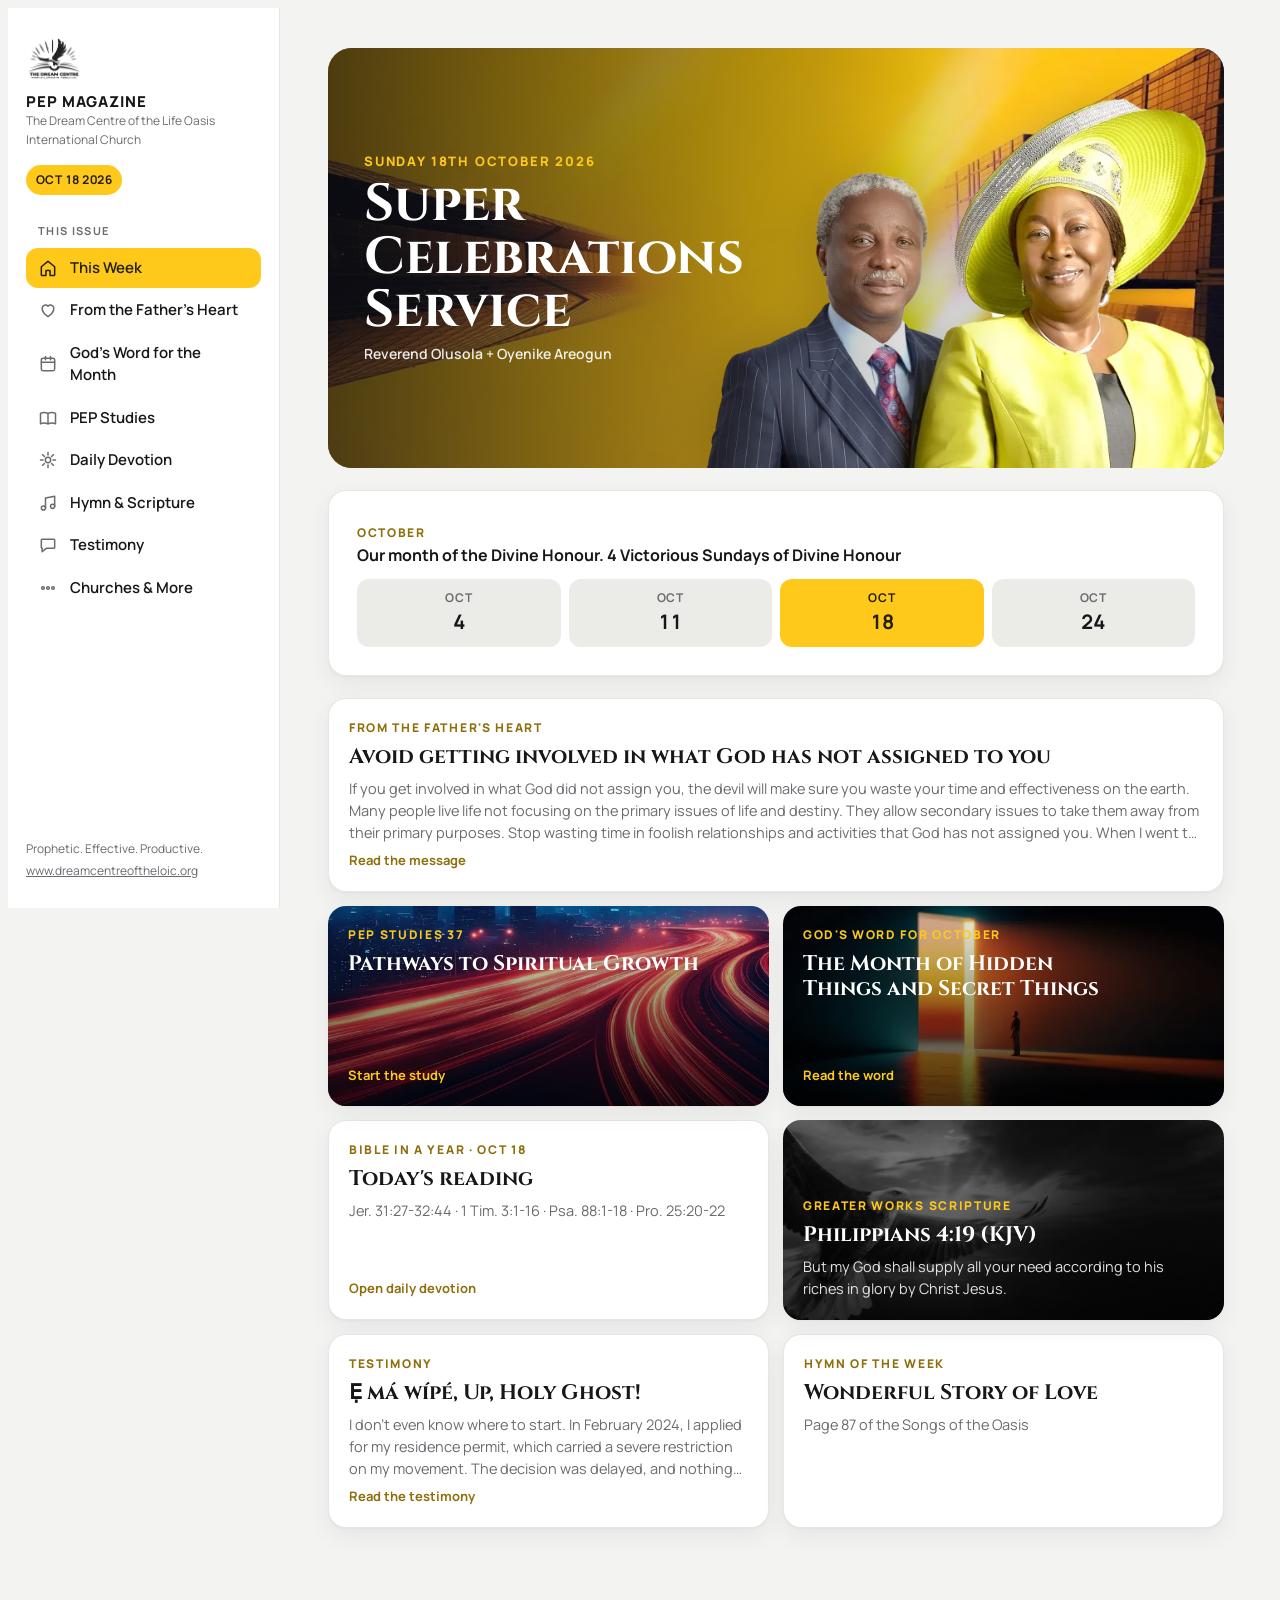
==== index.html @ 32719b83 "Add files via upload" ====
<!doctype html>
<html lang="en">
<head>
<meta charset="utf-8">
<meta name="viewport" content="width=device-width,initial-scale=1,viewport-fit=cover">
<meta name="theme-color" content="#0e0e10">
<link rel="manifest" href="manifest.webmanifest">
<title>PEP Magazine</title>
</head>
<body>

<meta name="claude:viewport-fit-sides" content="cover">
<link rel="preconnect" href="https://fonts.googleapis.com">
<link rel="preconnect" href="https://fonts.gstatic.com" crossorigin>
<link rel="stylesheet" href="https://fonts.googleapis.com/css2?family=Cinzel:wght@500;700&family=Manrope:wght@400;500;600;700;800&family=Source+Serif+4:ital,opsz,wght@0,8..60,400;0,8..60,600;1,8..60,400&display=swap">
<style>
/* Layout: an iOS-style reader. Sidebar + single reading column on desktop, sticky header + bottom tab bar on phones.
   The weekly accent comes from the issue data (picked from that week's background image). */
:root{
  --accent:#fec91b;            /* overwritten per issue */
  --accent-text:var(--accent-text-light,#8a6a00); /* accent darkened for text on light surfaces */
  --on-accent:#1a1406;         /* readable ink on top of accent */
  --bg:#f3f3f1;
  --surface:#ffffff;
  --surface-2:#ebebe8;
  --fg:#17171a;
  --muted:#6a6a70;
  --line:rgba(20,20,30,.10);
  --scrim:rgba(10,10,14,.62);
  --shadow:0 1px 2px rgba(0,0,0,.04),0 8px 24px rgba(0,0,0,.06);
  --font-display:"Cinzel","Trajan Pro",Georgia,serif;
  --font-read:"Source Serif 4",Georgia,"Times New Roman",serif;
  --font-ui:"Manrope",system-ui,-apple-system,"Segoe UI",sans-serif;
  --radius:18px;
  --tabbar-h:64px;
}
@media (prefers-color-scheme: dark){:root:not([data-theme="light"]){
  --bg:#0e0e10;--surface:#1b1b1f;--surface-2:#26262b;--fg:#f2f1ee;--muted:#a2a2a9;--line:rgba(255,255,255,.10);
  --accent-text:var(--accent-text-dark,#ffd95e);--shadow:none;color-scheme:dark}}
:root[data-theme="dark"]{
  --bg:#0e0e10;--surface:#1b1b1f;--surface-2:#26262b;--fg:#f2f1ee;--muted:#a2a2a9;--line:rgba(255,255,255,.10);
  --accent-text:var(--accent-text-dark,#ffd95e);--shadow:none;color-scheme:dark}

*{box-sizing:border-box}
html,body{background:var(--bg)}
body{color:var(--fg);font-family:var(--font-ui);font-size:16px;line-height:1.5;-webkit-font-smoothing:antialiased}
a{color:inherit}
button{font:inherit;color:inherit}
:focus-visible{outline:2px solid var(--accent-text);outline-offset:2px;border-radius:6px}
h1,h2,h3{text-wrap:balance;margin:0}
p{margin:0}

/* ---------- shell ---------- */
.shell{display:grid;grid-template-columns:1fr;min-height:100%}
.side{display:none}
.top{position:sticky;top:env(safe-area-inset-top,0px);z-index:20;background:color-mix(in srgb,var(--bg) 82%,transparent);
  backdrop-filter:saturate(1.6) blur(18px);-webkit-backdrop-filter:saturate(1.6) blur(18px);border-bottom:1px solid var(--line);
  padding-left:max(16px,env(safe-area-inset-left,0px));padding-right:max(16px,env(safe-area-inset-right,0px));padding-block:10px;
  display:flex;align-items:center;gap:12px}
body::before{content:"";position:fixed;inset:0 0 auto;height:env(safe-area-inset-top,0px);z-index:30;background:var(--bg)}
.brand{display:flex;align-items:center;gap:10px;min-width:0;text-decoration:none}
.logo{width:34px;height:27px;flex:none;background:var(--fg);-webkit-mask:var(--logo) center/contain no-repeat;mask:var(--logo) center/contain no-repeat}
.brand-txt{min-width:0;line-height:1.15}
.brand-name{font-weight:800;font-size:14px;letter-spacing:.06em;text-transform:uppercase;white-space:nowrap}
.brand-sub{font-size:12px;color:var(--muted);white-space:nowrap;overflow:hidden;text-overflow:ellipsis}
.top .date-chip{margin-left:auto}
.date-chip{font-size:12px;font-weight:700;letter-spacing:.04em;padding:6px 10px;border-radius:99px;background:var(--accent);color:var(--on-accent);white-space:nowrap;font-variant-numeric:tabular-nums}

main{padding-left:max(16px,env(safe-area-inset-left,0px));padding-right:max(16px,env(safe-area-inset-right,0px));
  padding-block:20px calc(var(--tabbar-h) + 32px + env(safe-area-inset-bottom,0px));min-width:0}
.view{max-width:760px;margin:0 auto;display:flex;flex-direction:column;gap:22px}
.view.wide{max-width:980px}

.tabbar{position:fixed;left:0;right:0;bottom:0;z-index:20;display:grid;grid-template-columns:repeat(5,1fr);
  padding-bottom:env(safe-area-inset-bottom,0px);padding-left:max(8px,env(safe-area-inset-left,0px));padding-right:max(8px,env(safe-area-inset-right,0px));
  background:color-mix(in srgb,var(--surface) 86%,transparent);backdrop-filter:saturate(1.6) blur(18px);-webkit-backdrop-filter:saturate(1.6) blur(18px);border-top:1px solid var(--line)}
.tab{display:flex;flex-direction:column;align-items:center;justify-content:center;gap:3px;height:var(--tabbar-h);text-decoration:none;color:var(--muted);font-size:11px;font-weight:600}
.tab svg{width:24px;height:24px}
.tab[aria-current="page"]{color:var(--fg)}
.tab[aria-current="page"] .ico{background:var(--accent);color:var(--on-accent)}
.ico{display:grid;place-items:center;width:44px;height:28px;border-radius:99px;transition:background .2s}

@media (min-width:900px){
  .shell{grid-template-columns:272px 1fr}
  .top,.tabbar{display:none}
  body::before{display:none}
  .side{display:flex;flex-direction:column;gap:18px;position:sticky;top:0;height:100vh;overflow:auto;
    padding:28px 18px;border-right:1px solid var(--line);background:var(--surface)}
  .side .logo{width:56px;height:44px}
  .side .brand{flex-direction:column;align-items:flex-start;gap:12px}
  .side .brand-name{font-size:15px}
  .side .brand-sub{white-space:normal}
  .side .date-chip{align-self:flex-start}
  main{padding-block:40px 64px;padding-left:48px;padding-right:48px}
}
.nav-group{display:flex;flex-direction:column;gap:2px}
.nav-label{font-size:11px;font-weight:700;letter-spacing:.12em;text-transform:uppercase;color:var(--muted);padding:10px 12px 6px}
.nav-link{display:flex;align-items:center;gap:12px;padding:9px 12px;border-radius:12px;text-decoration:none;font-weight:600;font-size:15px}
.nav-link svg{width:20px;height:20px;color:var(--muted);flex:none}
.nav-link:hover{background:var(--surface-2)}
.nav-link[aria-current="page"]{background:var(--accent);color:var(--on-accent)}
.nav-link[aria-current="page"] svg{color:var(--on-accent)}
.side-foot{margin-top:auto;font-size:12px;color:var(--muted);display:flex;flex-direction:column;gap:4px}

/* ---------- shared pieces ---------- */
.eyebrow{font-size:12px;font-weight:800;letter-spacing:.14em;text-transform:uppercase;color:var(--accent-text)}
.page-head{display:flex;flex-direction:column;gap:8px}
.page-title{font-family:var(--font-display);font-weight:700;font-size:clamp(28px,6vw,42px);line-height:1.08;letter-spacing:.01em}
.page-sub{color:var(--muted);font-size:15px}
.card{background:var(--surface);border-radius:var(--radius);box-shadow:var(--shadow);border:1px solid var(--line)}
.pad{padding:20px}
@media (min-width:600px){.pad{padding:28px}}
.read{font-family:var(--font-read);font-size:18.5px;line-height:1.68;display:flex;flex-direction:column;gap:1em;max-width:66ch}
.read .lead{font-size:21px;line-height:1.55}
.read .lead::first-letter{font-family:var(--font-display);font-weight:700;float:left;font-size:3.3em;line-height:.82;padding:6px 10px 0 0;color:var(--accent-text)}
.read h3{font-family:var(--font-ui);font-size:13px;font-weight:800;letter-spacing:.12em;text-transform:uppercase;margin-top:.6em;color:var(--fg)}
.read ol{margin:0;padding-left:1.3em;display:flex;flex-direction:column;gap:.3em}
.scripture{border-radius:14px;background:var(--surface-2);padding:16px 18px;font-style:italic}
.scripture cite{display:block;font-style:normal;font-family:var(--font-ui);font-size:13px;font-weight:800;letter-spacing:.06em;margin-top:8px;color:var(--accent-text)}
.callout{font-family:var(--font-ui);font-weight:800;font-size:17px;line-height:1.45;padding:16px 18px;border-radius:14px;background:var(--accent);color:var(--on-accent)}
.sig{font-family:var(--font-read);font-style:italic;white-space:pre-line;color:var(--muted)}
.img-cover{width:100%;height:100%;object-fit:cover;display:block}
.btn{display:inline-flex;align-items:center;gap:8px;padding:11px 16px;border-radius:12px;background:var(--fg);color:var(--bg);text-decoration:none;font-weight:700;font-size:14px;border:0;cursor:pointer}
.btn.ghost{background:var(--surface-2);color:var(--fg)}
.row{display:flex;flex-wrap:wrap;gap:10px;align-items:center}

/* ---------- today / cover ---------- */
.hero{position:relative;overflow:hidden;border-radius:24px;min-height:340px;display:flex;align-items:flex-end;isolation:isolate;background:#222}
.hero .bg{position:absolute;inset:0;z-index:-2}
.hero .pastors{position:absolute;right:50%;transform:translateX(50%);bottom:150px;height:56%;max-width:70%;object-fit:contain;object-position:bottom right;z-index:-1;filter:drop-shadow(0 10px 30px rgba(0,0,0,.25))}
.hero::after{content:"";position:absolute;inset:0;z-index:-1;background:linear-gradient(180deg,transparent 45%,rgba(8,8,10,.92) 72%,rgba(8,8,10,.96) 100%)}
.hero{min-height:460px}
.hero-txt{padding:22px;color:#fff;display:flex;flex-direction:column;gap:6px;max-width:100%}
.hero-date{font-size:13px;font-weight:800;letter-spacing:.14em;text-transform:uppercase;color:var(--accent)}
.hero-title{font-family:var(--font-display);font-weight:700;font-size:clamp(30px,7vw,52px);line-height:1.02}
.hero-who{font-size:14px;font-weight:600;opacity:.9}
@media (min-width:600px){.hero{min-height:420px}.hero .pastors{right:-2%;transform:none;bottom:0;height:88%}.hero::after{background:linear-gradient(90deg,rgba(8,8,10,.72) 0%,rgba(8,8,10,.25) 55%,transparent 75%)}.hero-txt{padding:36px;max-width:58%;align-self:center}}

.month-strip{display:flex;flex-direction:column;gap:12px}
.month-strip .t{font-weight:700}
.sundays{display:grid;grid-template-columns:repeat(4,1fr);gap:8px}
.sun{border-radius:12px;padding:10px 8px;text-align:center;background:var(--surface-2);font-size:12px;font-weight:700;letter-spacing:.06em;color:var(--muted);font-variant-numeric:tabular-nums}
.sun b{display:block;font-size:20px;color:var(--fg);letter-spacing:0}
.sun.now{background:var(--accent);color:var(--on-accent)}
.sun.now b{color:var(--on-accent)}

.grid{display:grid;grid-template-columns:1fr;gap:14px}
@media (min-width:640px){.grid{grid-template-columns:1fr 1fr}}
.tile{display:flex;flex-direction:column;gap:8px;text-decoration:none;padding:20px;min-width:0;transition:transform .15s}
.tile:hover{transform:translateY(-2px)}
.tile h3{font-family:var(--font-display);font-size:21px;line-height:1.2}
.tile p{color:var(--muted);font-size:14.5px;display:-webkit-box;-webkit-line-clamp:3;-webkit-box-orient:vertical;overflow:hidden}
.tile .more{margin-top:auto;font-size:13px;font-weight:700;color:var(--accent-text)}
.tile.span{grid-column:1/-1}
.tile.img{position:relative;overflow:hidden;color:#fff;min-height:200px;justify-content:flex-end;isolation:isolate;border:0}
.tile.img img{position:absolute;inset:0;z-index:-2}
.tile.img::after{content:"";position:absolute;inset:0;z-index:-1;background:linear-gradient(180deg,rgba(0,0,0,.05),rgba(0,0,0,.72))}
.tile.img p{color:rgba(255,255,255,.88)}
.tile.img .eyebrow,.tile.img .more{color:var(--accent)}

/* ---------- heart ---------- */
.pull{display:grid;grid-template-columns:auto 1fr;gap:16px;align-items:end;overflow:hidden;padding:20px 20px 0}
.pull img{width:96px;align-self:end;display:block}
.pull q{font-family:var(--font-display);font-weight:700;font-size:19px;line-height:1.35;quotes:none;padding-bottom:20px;align-self:center}
.side-by{display:grid;grid-template-columns:1fr;gap:14px}
@media (min-width:640px){.side-by{grid-template-columns:1fr 1fr}}
.feature{display:flex;gap:16px;align-items:center;padding:18px;min-width:0}
.feature img{width:92px;border-radius:8px;flex:none;box-shadow:0 6px 18px rgba(0,0,0,.18)}
.feature h3{font-family:var(--font-display);font-size:17px;line-height:1.25}
.feature p{font-size:13.5px;color:var(--muted)}

/* ---------- study / month banners ---------- */
.banner{position:relative;border-radius:22px;overflow:hidden;min-height:220px;display:flex;align-items:flex-end;isolation:isolate;color:#fff}
.banner>img{position:absolute;inset:0;z-index:-2}
.banner::after{content:"";position:absolute;inset:0;z-index:-1;background:linear-gradient(180deg,rgba(0,0,0,.1),rgba(0,0,0,.75))}
.banner .in{padding:22px;display:flex;flex-direction:column;gap:6px}
.banner .page-title{color:#fff}
.banner .eyebrow{color:var(--accent)}
.study-no{display:inline-grid;place-items:center;width:52px;height:52px;border-radius:50%;background:#fff;color:#111;font-weight:800;font-size:20px;font-variant-numeric:tabular-nums}
.month-wrap{display:grid;grid-template-columns:1fr;gap:20px}
.month-portrait{display:none}
@media (min-width:1100px){.month-wrap{grid-template-columns:220px 1fr}.month-portrait{display:block;position:sticky;top:40px;align-self:start}.month-portrait img{width:100%;border-radius:18px;background:var(--surface-2)}}

/* ---------- daily ---------- */
.days{display:flex;gap:8px;overflow-x:auto;padding-bottom:4px;scrollbar-width:none}
.days::-webkit-scrollbar{display:none}
.day{flex:none;width:58px;padding:10px 0;border-radius:14px;border:1px solid var(--line);background:var(--surface);text-align:center;cursor:pointer;font-variant-numeric:tabular-nums}
.day small{display:block;font-size:11px;font-weight:700;letter-spacing:.08em;text-transform:uppercase;color:var(--muted)}
.day b{font-size:20px}
.day[aria-pressed="true"]{background:var(--accent);color:var(--on-accent);border-color:transparent}
.day[aria-pressed="true"] small{color:var(--on-accent)}
.readings{display:grid;grid-template-columns:1fr 1fr;gap:10px}
.reading{background:var(--surface-2);border-radius:12px;padding:12px 14px;font-weight:700;font-variant-numeric:tabular-nums;min-width:0}
.reading small{display:block;font-size:11px;font-weight:700;letter-spacing:.08em;text-transform:uppercase;color:var(--muted)}
.today-tag{font-size:11px;font-weight:800;letter-spacing:.08em;text-transform:uppercase;background:var(--fg);color:var(--bg);padding:3px 8px;border-radius:99px}
.vocab{list-style:none;margin:0;padding:0;display:flex;flex-direction:column}
.vocab li{padding:12px 0;border-top:1px solid var(--line);font-weight:600;display:flex;gap:12px}
.vocab li:first-child{border-top:0}
.vocab li::before{content:"";flex:none;width:8px;height:8px;border-radius:50%;background:var(--accent);margin-top:9px}
.words{display:grid;grid-template-columns:1fr 1fr;gap:10px}
.word{border-radius:14px;padding:16px 12px;text-align:center;font-weight:800;font-size:14px;letter-spacing:.05em;text-transform:uppercase;background:var(--fg);color:var(--bg);display:grid;place-items:center;min-height:72px}
@media (min-width:640px){.words{grid-template-columns:repeat(3,1fr)}}

/* ---------- worship ---------- */
.gw{position:relative;overflow:hidden;border-radius:22px;isolation:isolate;color:#fff;background:#111}
.gw img{position:absolute;inset:0;z-index:-2;opacity:.85}
.gw::after{content:"";position:absolute;inset:0;z-index:-1;background:linear-gradient(90deg,rgba(0,0,0,.2),rgba(0,0,0,.8))}
.gw .in{padding:26px;display:flex;flex-direction:column;gap:10px;align-items:flex-end;text-align:right;min-height:240px;justify-content:flex-end}
.gw .ref{font-weight:800;letter-spacing:.06em}
.gw blockquote{margin:0;font-weight:800;font-size:clamp(18px,3.6vw,24px);line-height:1.35;color:var(--accent);max-width:30ch}
.cov{position:relative;overflow:hidden;border-radius:22px;isolation:isolate;color:#fff;background:#140d06;min-height:300px;display:flex;flex-direction:column;justify-content:space-between;padding:24px}
.cov img{position:absolute;inset:0;z-index:-2}
.cov::after{content:"";position:absolute;inset:0;z-index:-1;background:linear-gradient(180deg,rgba(0,0,0,.55),rgba(0,0,0,.1) 50%,rgba(0,0,0,.6))}
.cov .big{font-weight:800;font-size:clamp(30px,7vw,44px);line-height:.98;text-transform:uppercase;letter-spacing:-.01em}
.cov .line{font-family:var(--font-read);font-style:italic;align-self:flex-end}
.hymn{display:grid;grid-template-columns:110px 1fr;gap:16px;align-items:center;overflow:hidden}
.hymn img{width:110px;height:100%;min-height:110px;object-fit:cover;display:block}
.hymn .t{font-family:var(--font-display);font-size:22px;font-weight:700;line-height:1.2}
.hymn .in{padding:16px 16px 16px 0;min-width:0}

/* ---------- more ---------- */
.list{display:flex;flex-direction:column}
.list a,.list .li{display:flex;align-items:center;gap:14px;padding:14px 18px;text-decoration:none;border-top:1px solid var(--line);font-weight:600;min-width:0}
.list>:first-child{border-top:0}
.list .chev{margin-left:auto;color:var(--muted);flex:none;width:18px;height:18px}
.list .meta{margin-left:auto;font-size:13px;color:var(--muted);font-weight:500;white-space:nowrap}
.list svg.lead{width:22px;height:22px;color:var(--accent-text);flex:none}
details.region{border-top:1px solid var(--line)}
details.region:first-of-type{border-top:0}
details.region summary{list-style:none;cursor:pointer;padding:14px 18px;font-weight:700;display:flex;align-items:center}
details.region summary::-webkit-details-marker{display:none}
details.region summary .meta{margin-left:auto;font-size:13px;color:var(--muted);font-weight:500}
details.region ul{margin:0;padding:0 18px 14px 36px;display:flex;flex-direction:column;gap:8px;font-size:14.5px;color:var(--muted)}
.books{display:grid;grid-template-columns:repeat(3,1fr);gap:12px}
.books figure{margin:0;display:flex;flex-direction:column;gap:6px;min-width:0}
.books img{border-radius:10px;background:#f4f4f4;aspect-ratio:7/9;object-fit:contain;width:100%}
.books figcaption{font-size:12.5px;font-weight:600;line-height:1.3}
.order{display:flex;gap:16px;align-items:center}
.order img{width:84px;height:84px;border-radius:10px;background:#fff;padding:4px;flex:none}
.order .copy{font-size:14px;color:var(--muted);min-width:0;overflow-wrap:anywhere}
.order b{color:var(--fg)}
.prog{display:flex;flex-direction:column;gap:6px}
.prog h3{font-family:var(--font-display);font-size:20px;line-height:1.25}

.preview-bar{position:sticky;top:0;z-index:40;background:#b3261e;color:#fff;font-weight:700;font-size:13px;text-align:center;padding:8px 16px}
@media (prefers-reduced-motion:reduce){*{transition:none!important;animation:none!important}}
</style>

<div id="previewBar" class="preview-bar" hidden>Preview only. This issue is waiting for approval and is not public yet.</div>
<div class="shell">
  <aside class="side" aria-label="Sections">
    <a class="brand" href="#today"><span class="logo" aria-hidden="true"></span>
      <span class="brand-txt"><span class="brand-name">PEP Magazine</span><br><span class="brand-sub" data-bind="churchLine"></span></span></a>
    <span class="date-chip" data-bind="dateShort"></span>
    <nav id="sideNav"></nav>
    <div class="side-foot"><span data-bind="motto"></span><a data-bind="website" target="_blank" rel="noopener"></a></div>
  </aside>
  <header class="top">
    <a class="brand" href="#today"><span class="logo" aria-hidden="true"></span>
      <span class="brand-txt"><span class="brand-name">PEP Magazine</span><br><span class="brand-sub">The Dream Centre</span></span></a>
    <span class="date-chip" data-bind="dateShort"></span>
  </header>
  <main id="main" tabindex="-1"></main>
  <nav class="tabbar" id="tabbar" aria-label="Sections"></nav>
</div>

<script>
(function(){
const ICONS={
  today:'<path d="M4 10.5 12 4l8 6.5V20a1 1 0 0 1-1 1h-4.5v-6h-5v6H5a1 1 0 0 1-1-1z"/>',
  heart:'<path d="M12 20s-7-4.4-7-10a4 4 0 0 1 7-2.6A4 4 0 0 1 19 10c0 5.6-7 10-7 10z"/>',
  month:'<rect x="4" y="5" width="16" height="15" rx="2"/><path d="M4 10h16M9 3v4M15 3v4"/>',
  study:'<path d="M3 6.5C6 5 9 5 12 6.5 15 5 18 5 21 6.5V19c-3-1.5-6-1.5-9 0-3-1.5-6-1.5-9 0z"/><path d="M12 6.5V19"/>',
  daily:'<path d="M12 3v3M12 18v3M3 12h3M18 12h3M5.6 5.6l2.1 2.1M16.3 16.3l2.1 2.1M5.6 18.4l2.1-2.1M16.3 7.7l2.1-2.1"/><circle cx="12" cy="12" r="3.2"/>',
  worship:'<path d="M9 18V6l11-2v12"/><circle cx="6.5" cy="18" r="2.5"/><circle cx="17.5" cy="16" r="2.5"/>',
  testimony:'<path d="M5 5h14a1 1 0 0 1 1 1v9a1 1 0 0 1-1 1H10l-5 4v-4H5a1 1 0 0 1-1-1V6a1 1 0 0 1 1-1z"/>',
  more:'<circle cx="6" cy="12" r="1.6"/><circle cx="12" cy="12" r="1.6"/><circle cx="18" cy="12" r="1.6"/>',
  church:'<path d="M12 3v4M10 5h4M6 21V11l6-4 6 4v10M10 21v-5h4v5M3 21h18"/>',
  book:'<path d="M5 4h11a3 3 0 0 1 3 3v13H8a3 3 0 0 1-3-3z"/><path d="M5 17a3 3 0 0 1 3-3h11"/>',
  archive:'<rect x="3" y="4" width="18" height="5" rx="1"/><path d="M5 9v10a1 1 0 0 0 1 1h12a1 1 0 0 0 1-1V9M10 13h4"/>',
  chev:'<path d="m9 6 6 6-6 6"/>'
};
const ic=(n,cls)=>`<svg class="${cls||''}" viewBox="0 0 24 24" fill="none" stroke="currentColor" stroke-width="1.8" stroke-linecap="round" stroke-linejoin="round" aria-hidden="true">${ICONS[n]}</svg>`;
const esc=s=>String(s??'').replace(/[&<>"]/g,c=>({'&':'&amp;','<':'&lt;','>':'&gt;','"':'&quot;'}[c]));
const src=p=>(window.PEP_ASSETS&&window.PEP_ASSETS[p])||p;
const MONTHS=['January','February','March','April','May','June','July','August','September','October','November','December'];
const MON=MONTHS.map(m=>m.slice(0,3).toUpperCase());
const D=s=>{const [y,m,d]=s.split('-').map(Number);return new Date(y,m-1,d)};
const ord=n=>n+(['th','st','nd','rd'][(n%100-20)%10]||['th','st','nd','rd'][n%100]||'th');
const longDate=s=>{const d=D(s);return `Sunday ${ord(d.getDate())} ${MONTHS[d.getMonth()]} ${d.getFullYear()}`};
const shortDate=s=>{const d=D(s);return `${MON[d.getMonth()]} ${d.getDate()}`};

/* --- accent maths: readable text/ink from the weekly accent --- */
function hexToHsl(h){h=h.replace('#','');const r=parseInt(h.slice(0,2),16)/255,g=parseInt(h.slice(2,4),16)/255,b=parseInt(h.slice(4,6),16)/255;
  const mx=Math.max(r,g,b),mn=Math.min(r,g,b);let H=0,S=0,L=(mx+mn)/2;if(mx!==mn){const d=mx-mn;S=L>.5?d/(2-mx-mn):d/(mx+mn);
  H=mx===r?(g-b)/d+(g<b?6:0):mx===g?(b-r)/d+2:(r-g)/d+4;H*=60}return [H,S*100,L*100]}
const hsl=(h,s,l)=>`hsl(${h.toFixed(0)} ${s.toFixed(0)}% ${l.toFixed(0)}%)`;
function lum(h){h=h.replace('#','');return [0,2,4].map(i=>{let c=parseInt(h.slice(i,i+2),16)/255;return c<=.03928?c/12.92:Math.pow((c+.055)/1.055,2.4)}).reduce((a,c,i)=>a+c*[.2126,.7152,.0722][i],0)}
function applyAccent(hex){
  const [h,s]=hexToHsl(hex);const r=document.documentElement.style;
  r.setProperty('--accent',hex);
  r.setProperty('--accent-text-light',hsl(h,Math.min(s,85),30));
  r.setProperty('--accent-text-dark',hsl(h,Math.min(s,90),68));
  r.setProperty('--on-accent',lum(hex)>.4?hsl(h,40,10):'#ffffff');
}

/* --- views --- */
const NAV=[
  {id:'today',label:'This Week',tab:'Today'},
  {id:'heart',label:"From the Father's Heart",tab:'Message'},
  {id:'month',label:"God's Word for the Month"},
  {id:'study',label:'PEP Studies',tab:'Study'},
  {id:'daily',label:'Daily Devotion',tab:'Daily'},
  {id:'worship',label:'Hymn & Scripture'},
  {id:'testimony',label:'Testimony'},
  {id:'more',label:'Churches & More',tab:'More'}
];
let S,I,M;

function blocks(list){return list.map(b=>{
  if(b.lead)return `<p class="lead">${esc(b.lead)}</p>`;
  if(b.p)return `<p>${esc(b.p)}</p>`;
  if(b.h)return `<h3>${esc(b.h)}</h3>`;
  if(b.list)return `<ol>${b.list.map(x=>`<li>${esc(x)}</li>`).join('')}</ol>`;
  if(b.scripture)return `<blockquote class="scripture">${esc(b.scripture)}<cite>${esc(b.ref)}</cite></blockquote>`;
  if(b.callout)return `<p class="callout">${esc(b.callout)}</p>`;
  return '';}).join('')}

function head(eyebrow,title,sub){return `<header class="page-head"><span class="eyebrow">${esc(eyebrow)}</span><h1 class="page-title">${esc(title)}</h1>${sub?`<p class="page-sub">${esc(sub)}</p>`:''}</header>`}

function todayIndex(){const t=new Date();const k=`${t.getFullYear()}-${String(t.getMonth()+1).padStart(2,'0')}-${String(t.getDate()).padStart(2,'0')}`;
  const i=I.bibleInYear.findIndex(d=>d.date===k);return i<0?0:i}
const BOOKS=['Old Testament','New Testament','Psalms','Proverbs'];

const V={
today(){
  const mName=MONTHS[D(I.date).getMonth()];
  const ti=todayIndex(),td=I.bibleInYear[ti];
  return `<div class="view wide">
  <section class="hero" aria-label="This Sunday">
    <img class="bg img-cover" src="${src(I.service.background)}" alt="">
    <img class="pastors" src="${src(S.pastorsImage)}" alt="${esc(S.pastors)}">
    <div class="hero-txt"><span class="hero-date">${longDate(I.date)}</span>
      <h1 class="hero-title">${esc(I.service.title)}</h1><span class="hero-who">${esc(S.pastors)}</span></div>
  </section>
  ${M.honour?`<section class="card pad month-strip"><div><span class="eyebrow">${mName}</span><div class="t">${esc(M.honour.title)}. ${esc(M.honour.series)}</div></div>
    <div class="sundays">${M.honour.sundays.map(s=>{const d=D(s);return `<div class="sun ${s===I.date?'now':''}">${MON[d.getMonth()]}<b>${d.getDate()}</b></div>`}).join('')}</div></section>`:''}
  <div class="grid">
    <a class="card tile span" href="#heart"><span class="eyebrow">From the Father's Heart</span><h3>${esc(I.fathersHeart.title)}</h3><p>${esc(I.fathersHeart.paragraphs[0])}</p><span class="more">Read the message</span></a>
    <a class="card tile img" href="#study"><img class="img-cover" src="${src(I.study.image)}" alt=""><span class="eyebrow">PEP Studies ${I.study.number}</span><h3>${esc(I.study.title)}</h3><span class="more">Start the study</span></a>
    <a class="card tile img" href="#month"><img class="img-cover" src="${src(M.word.image)}" alt=""><span class="eyebrow">God's Word for ${mName}</span><h3>${esc(M.word.title)}</h3><span class="more">Read the word</span></a>
    <a class="card tile" href="#daily"><span class="eyebrow">Bible in a Year · ${shortDate(td.date)}</span><h3>Today's reading</h3><p>${td.readings.map(esc).join(' · ')}</p><span class="more">Open daily devotion</span></a>
    <a class="card tile img" href="#worship"><img class="img-cover" src="${src(I.greaterWorks.image)}" alt=""><span class="eyebrow">Greater Works Scripture</span><h3>${esc(I.greaterWorks.reference)}</h3><p>${esc(I.greaterWorks.text)}</p></a>
    <a class="card tile" href="#testimony"><span class="eyebrow">Testimony</span><h3>${esc(I.testimony.opening)}</h3><p>${esc(I.testimony.paragraphs.slice(2).join(' '))}</p><span class="more">Read the testimony</span></a>
    <a class="card tile" href="#worship"><span class="eyebrow">Hymn of the week</span><h3>${esc(I.hymn.title)}</h3><p>${esc(I.hymn.reference)}</p></a>
  </div></div>`},

heart(){const f=I.fathersHeart;return `<div class="view">
  ${head("From the Father's Heart",f.title,longDate(I.date))}
  <article class="card pad"><div class="read"><p><em>${esc(f.salutation)}</em></p>
    ${f.paragraphs.slice(0,2).map(p=>`<p>${esc(p)}</p>`).join('')}
    </div></article>
  <figure class="card pull" style="margin:0"><img src="${src(S.quotePortrait)}" alt="Rev. Olusola Areogun"><q>${esc(f.quote)}</q></figure>
  <article class="card pad"><div class="read">${f.paragraphs.slice(2).map(p=>`<p>${esc(p)}</p>`).join('')}
    <p>${esc(f.closing)}</p><p class="sig">${esc(f.signature)}</p></div></article>
  <div class="side-by">
    <div class="card feature"><img src="${src(I.messageForWeek.image)}" alt=""><div><span class="eyebrow">Message for the Week</span><h3>${esc(I.messageForWeek.title)}</h3></div></div>
    <div class="card feature"><img src="${src(I.bookForWeek.image)}" alt=""><div><span class="eyebrow">Book for the Week</span><h3>${esc(I.bookForWeek.title)}</h3><p>${esc(I.bookForWeek.authors)}</p></div></div>
  </div>
  ${orderCard()}</div>`},

month(){const w=M.word;const mName=MONTHS[D(I.date).getMonth()];return `<div class="view wide">
  <section class="banner"><img class="img-cover" src="${src(w.image)}" alt=""><div class="in"><span class="eyebrow">God's Word for ${mName} ${D(I.date).getFullYear()}</span><h1 class="page-title">${esc(w.title)}</h1><span>${esc(w.subtitle)}</span></div></section>
  <div class="month-wrap"><div class="month-portrait"><img src="${src(w.portrait)}" alt="Rev. Olusola Areogun"></div>
  <article class="card pad"><div class="read">${blocks(w.blocks)}<p class="sig">${esc(w.signature)}</p></div></article></div></div>`},

study(){const s=I.study;return `<div class="view">
  <section class="banner"><img class="img-cover" src="${src(s.image)}" alt=""><div class="in">
    <div class="row"><span class="study-no">${s.number}</span><span class="eyebrow">Prophetic. Effective. Productive Studies</span></div>
    <h1 class="page-title">${esc(s.title)}</h1></div></section>
  <article class="card pad"><div class="read">${blocks(s.blocks)}</div></article></div>`},

daily(){const ti=todayIndex();return `<div class="view">
  ${head('Daily Devotion','Bible in a Year','Tap a day to see its readings.')}
  <section class="card pad" style="display:flex;flex-direction:column;gap:14px">
    <div class="days" role="group" aria-label="Choose a day">${I.bibleInYear.map((d,i)=>{const x=D(d.date);return `<button class="day" data-day="${i}" aria-pressed="${i===ti}"><small>${MON[x.getMonth()]}</small><b>${x.getDate()}</b></button>`}).join('')}</div>
    <div id="readingOut"></div></section>
  ${head('Confess it','Anointed Vocabulary')}
  <section class="card pad" style="display:flex;flex-direction:column;gap:12px">
    <blockquote class="scripture" style="margin:0;font-family:var(--font-read)">${esc(I.vocabulary.verse)}<cite>${esc(I.vocabulary.reference)}</cite></blockquote>
    <ul class="vocab">${I.vocabulary.items.map(x=>`<li>${esc(x)}</li>`).join('')}</ul></section>
  ${head('Declare it','Prophetic Words for 2026')}
  <div class="words">${I.propheticWords.map(w=>`<div class="word">${esc(w)}</div>`).join('')}</div></div>`},

worship(){const g=I.greaterWorks,c=I.covenant;return `<div class="view">
  ${head('This week','Hymn & Scripture')}
  <section class="card hymn"><img src="${src(S.hymnImage)}" alt=""><div class="in"><span class="eyebrow">Hymn</span><div class="t">${esc(I.hymn.title)}</div><p class="page-sub">${esc(I.hymn.reference)}</p></div></section>
  <section class="gw"><img class="img-cover" src="${src(g.image)}" alt=""><div class="in"><span class="eyebrow" style="color:#fff">Greater Works Scripture</span><span class="ref">${esc(g.reference)}</span><blockquote>"${esc(g.text)}"</blockquote></div></section>
  <section class="cov"><img class="img-cover" src="${src(c.image)}" alt=""><span class="eyebrow" style="color:#fff">Covenant in the House</span><span class="big">${esc(c.title)}</span><span class="line">"${esc(c.line)}"</span></section></div>`},

testimony(){const t=I.testimony;return `<div class="view">
  ${head('Testimony',t.opening,`${t.author} · ${t.zone}`)}
  <article class="card pad"><div class="read">${t.paragraphs.map(p=>`<p>${esc(p)}</p>`).join('')}<p class="sig">${esc(t.author)}\n${esc(t.zone)}</p></div></article></div>`},

more(){return `<div class="view">
  ${head('Churches & More','Notices')}
  <div class="grid">
    <a class="card tile img" href="#month"><img class="img-cover" src="${src(M.word.image)}" alt=""><span class="eyebrow">God's Word for ${MONTHS[D(I.date).getMonth()]}</span><h3>${esc(M.word.title)}</h3><span class="more">Read the word</span></a>
    <a class="card tile img" href="#worship"><img class="img-cover" src="${src(I.greaterWorks.image)}" alt=""><span class="eyebrow">Hymn & Scripture</span><h3>${esc(I.hymn.title)}</h3><p>${esc(I.greaterWorks.reference)} · ${esc(I.covenant.title)}</p></a>
    <a class="card tile span" href="#testimony"><span class="eyebrow">Testimony</span><h3>${esc(I.testimony.opening)}</h3><p>${esc(I.testimony.paragraphs.slice(2).join(' '))}</p><span class="more">Read the testimony</span></a>
  </div>
  ${I.programmes.map(p=>`<section class="card pad prog"><span class="eyebrow">Upcoming programme</span><h3>${esc(p.title)}</h3><p class="page-sub">${esc(p.dates)}</p></section>`).join('')}
  <section class="card pad" style="display:flex;flex-direction:column;gap:14px"><span class="eyebrow">New releases</span>
    <div class="books">${I.newReleases.map(b=>`<figure><img src="${src(b.image)}" alt=""><figcaption>${esc(b.title)}</figcaption></figure>`).join('')}</div></section>
  ${orderCard()}
  <section class="card" aria-label="Worship with us"><div class="pad" style="padding-bottom:8px"><span class="eyebrow">Worship with us</span><h2 class="page-title" style="font-size:24px;margin-top:6px">The Dream Centre near you</h2></div>
    ${S.locations.map(r=>`<details class="region"><summary>${esc(r.region)}<span class="meta">${r.places.length}</span></summary><ul>${r.places.map(p=>`<li>${esc(p)}</li>`).join('')}</ul></details>`).join('')}</section>
  <section class="card" aria-label="Past issues"><div class="pad" style="padding-bottom:8px"><span class="eyebrow">Archive</span><h2 class="page-title" style="font-size:24px;margin-top:6px">Past issues</h2></div>
    <div class="list">${S.archive.map(d=>`<div class="li">${ic('archive','lead')}${longDate(d)}<span class="meta">${d===I.date?'This week':'Opens at launch'}</span></div>`).join('')}</div></section>
  </div>`}
};

function orderCard(){const o=S.orders;return `<section class="card pad order"><img src="${src(o.qr)}" alt="QR code to order books"><div class="copy"><span class="eyebrow">Order books & messages</span><p>Scan the code, visit <a href="${esc(o.url)}" target="_blank" rel="noopener"><b>${esc(o.site)}</b></a> or call <b>${esc(o.phone)}</b>.</p></div></section>`}

function renderReading(i){const d=I.bibleInYear[i];const out=document.getElementById('readingOut');if(!out)return;
  const t=new Date();const isToday=D(d.date).toDateString()===t.toDateString();
  out.innerHTML=`<div class="row" style="margin-bottom:10px"><b>${D(d.date).toLocaleDateString('en-GB',{weekday:'long',day:'numeric',month:'long'})}</b>${isToday?'<span class="today-tag">Today</span>':''}</div>
  <div class="readings">${d.readings.map((r,k)=>`<div class="reading"><small>${BOOKS[k]||''}</small>${esc(r)}</div>`).join('')}</div>`;
  document.querySelectorAll('.day').forEach(b=>b.setAttribute('aria-pressed',b.dataset.day==i));}

function route(){
  let id=(location.hash||'#today').slice(1);if(!V[id])id='today';
  const main=document.getElementById('main');main.innerHTML=V[id]();
  document.querySelectorAll('[data-nav]').forEach(a=>{
    const on=a.dataset.nav===id||(a.dataset.nav==='more'&&['month','worship','testimony'].includes(id)&&a.classList.contains('tab'));
    a.toggleAttribute('aria-current',false);if(on)a.setAttribute('aria-current','page')});
  if(id==='daily'){renderReading(todayIndex());main.querySelectorAll('.day').forEach(b=>b.addEventListener('click',()=>renderReading(+b.dataset.day)))}
  window.scrollTo(0,0);
}

function boot(data){
  S=data.site;I=data.issue;M=data.month;
  applyAccent(I.accent||'#fec91b');
  document.documentElement.style.setProperty('--logo',`url("${src(S.logo)}")`);
  document.getElementById('previewBar').hidden=I.status==='approved';
  const binds={dateShort:shortDate(I.date)+' '+D(I.date).getFullYear(),churchLine:`${S.church} ${S.churchFull}`,motto:S.motto};
  document.querySelectorAll('[data-bind]').forEach(el=>{const k=el.dataset.bind;
    if(k==='website'){el.textContent=S.website.label;el.href=S.website.url}else el.textContent=binds[k]});
  document.getElementById('sideNav').innerHTML=`<div class="nav-group"><span class="nav-label">This issue</span>${NAV.map(n=>`<a class="nav-link" data-nav="${n.id}" href="#${n.id}">${ic(n.id)}${esc(n.label)}</a>`).join('')}</div>`;
  document.getElementById('tabbar').innerHTML=NAV.filter(n=>n.tab).map(n=>`<a class="tab" data-nav="${n.id}" href="#${n.id}"><span class="ico">${ic(n.id)}</span>${n.tab}</a>`).join('');
  window.addEventListener('hashchange',route);route();
}

if(window.PEP_DATA)boot(window.PEP_DATA);
else fetch('data/current.json',{cache:'no-store'}).then(r=>r.json()).then(boot)
  .catch(()=>{document.getElementById('main').innerHTML='<div class="view"><p>This week\'s magazine could not load. Check your connection and refresh.</p></div>'});
})();
</script>

</body>
</html>
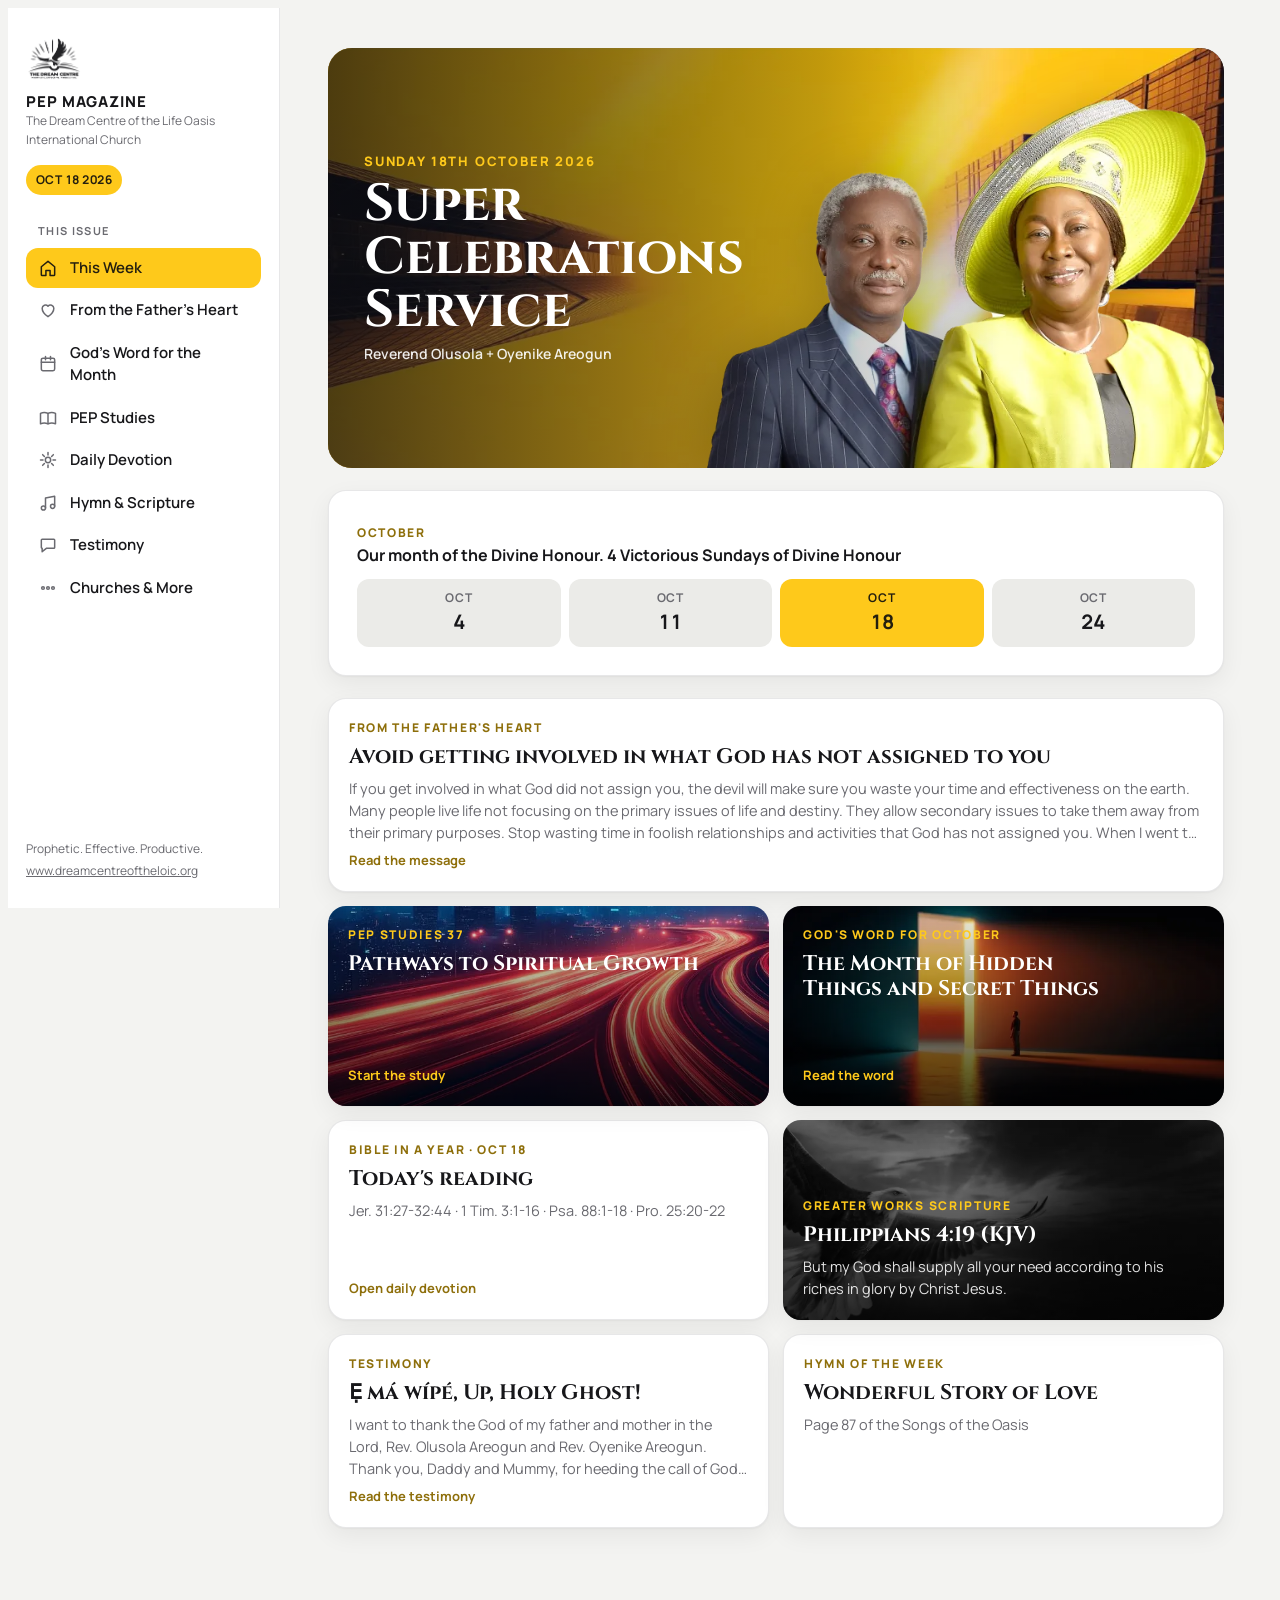
==== commit 9028e742: "Add files via upload" ====
--- a/index.html
+++ b/index.html
@@ -5,6 +5,7 @@
 <meta name="viewport" content="width=device-width,initial-scale=1,viewport-fit=cover">
 <meta name="theme-color" content="#0e0e10">
 <link rel="manifest" href="manifest.webmanifest">
+<link rel="icon" href="assets/fixed/logo.webp">
 <title>PEP Magazine</title>
 </head>
 <body>
@@ -242,7 +243,17 @@
 .prog{display:flex;flex-direction:column;gap:6px}
 .prog h3{font-family:var(--font-display);font-size:20px;line-height:1.25}
 
-.preview-bar{position:sticky;top:0;z-index:40;background:#b3261e;color:#fff;font-weight:700;font-size:13px;text-align:center;padding:8px 16px}
+.preview-bar{position:sticky;top:0;z-index:40;background:#b3261e;color:#fff;font-weight:700;font-size:13px;text-align:center;padding:10px 16px;display:flex;flex-wrap:wrap;gap:8px 14px;justify-content:center;align-items:center}
+.preview-bar[hidden]{display:none}
+.pb-btn{background:#fff;color:#b3261e;padding:7px 14px;border-radius:99px;text-decoration:none}
+.pb-link{color:#fff;opacity:.9}
+.print-mode .side,.print-mode .top,.print-mode .tabbar,.print-mode .preview-bar{display:none!important}
+.print-mode .shell{grid-template-columns:1fr!important}
+.print-mode main{padding:0 24px!important}
+.print-page{break-after:page;padding-block:20px}
+.print-mode .card{box-shadow:none}
+.print-mode .tile p{-webkit-line-clamp:unset}
+@media print{body{-webkit-print-color-adjust:exact;print-color-adjust:exact}}
 @media (prefers-reduced-motion:reduce){*{transition:none!important;animation:none!important}}
 </style>
 
@@ -332,97 +343,105 @@
   const i=I.bibleInYear.findIndex(d=>d.date===k);return i<0?0:i}
 const BOOKS=['Old Testament','New Testament','Psalms','Proverbs'];
 
+const has=x=>x&&(typeof x!=='object'||Object.keys(x).length);
 const V={
 today(){
   const mName=MONTHS[D(I.date).getMonth()];
   const ti=todayIndex(),td=I.bibleInYear[ti];
+  const f=I.fathersHeart,st=I.study,w=M&&M.word,g=I.greaterWorks,t=I.testimony,h=I.hymn;
   return `<div class="view wide">
   <section class="hero" aria-label="This Sunday">
-    <img class="bg img-cover" src="${src(I.service.background)}" alt="">
+    <img class="bg img-cover" id="coverImg" src="${src(I.service.background)}" alt="">
     <img class="pastors" src="${src(S.pastorsImage)}" alt="${esc(S.pastors)}">
     <div class="hero-txt"><span class="hero-date">${longDate(I.date)}</span>
       <h1 class="hero-title">${esc(I.service.title)}</h1><span class="hero-who">${esc(S.pastors)}</span></div>
   </section>
-  ${M.honour?`<section class="card pad month-strip"><div><span class="eyebrow">${mName}</span><div class="t">${esc(M.honour.title)}. ${esc(M.honour.series)}</div></div>
-    <div class="sundays">${M.honour.sundays.map(s=>{const d=D(s);return `<div class="sun ${s===I.date?'now':''}">${MON[d.getMonth()]}<b>${d.getDate()}</b></div>`}).join('')}</div></section>`:''}
+  ${M&&M.honour&&M.honour.title?`<section class="card pad month-strip"><div><span class="eyebrow">${mName}</span><div class="t">${esc(M.honour.title)}${M.honour.series?'. '+esc(M.honour.series):''}</div></div>
+    <div class="sundays" style="grid-template-columns:repeat(${M.honour.sundays.length},1fr)">${M.honour.sundays.map(s=>{const d=D(s);return `<div class="sun ${s===I.date?'now':''}">${MON[d.getMonth()]}<b>${d.getDate()}</b></div>`}).join('')}</div></section>`:''}
   <div class="grid">
-    <a class="card tile span" href="#heart"><span class="eyebrow">From the Father's Heart</span><h3>${esc(I.fathersHeart.title)}</h3><p>${esc(I.fathersHeart.paragraphs[0])}</p><span class="more">Read the message</span></a>
-    <a class="card tile img" href="#study"><img class="img-cover" src="${src(I.study.image)}" alt=""><span class="eyebrow">PEP Studies ${I.study.number}</span><h3>${esc(I.study.title)}</h3><span class="more">Start the study</span></a>
-    <a class="card tile img" href="#month"><img class="img-cover" src="${src(M.word.image)}" alt=""><span class="eyebrow">God's Word for ${mName}</span><h3>${esc(M.word.title)}</h3><span class="more">Read the word</span></a>
-    <a class="card tile" href="#daily"><span class="eyebrow">Bible in a Year · ${shortDate(td.date)}</span><h3>Today's reading</h3><p>${td.readings.map(esc).join(' · ')}</p><span class="more">Open daily devotion</span></a>
-    <a class="card tile img" href="#worship"><img class="img-cover" src="${src(I.greaterWorks.image)}" alt=""><span class="eyebrow">Greater Works Scripture</span><h3>${esc(I.greaterWorks.reference)}</h3><p>${esc(I.greaterWorks.text)}</p></a>
-    <a class="card tile" href="#testimony"><span class="eyebrow">Testimony</span><h3>${esc(I.testimony.opening)}</h3><p>${esc(I.testimony.paragraphs.slice(2).join(' '))}</p><span class="more">Read the testimony</span></a>
-    <a class="card tile" href="#worship"><span class="eyebrow">Hymn of the week</span><h3>${esc(I.hymn.title)}</h3><p>${esc(I.hymn.reference)}</p></a>
+    ${f?`<a class="card tile span" href="#heart"><span class="eyebrow">From the Father's Heart</span><h3>${esc(f.title)}</h3><p>${esc(f.paragraphs[0]||'')}</p><span class="more">Read the message</span></a>`:''}
+    ${st?`<a class="card tile img" href="#study"><img class="img-cover" src="${src(st.image)}" alt=""><span class="eyebrow">PEP Studies ${esc(st.number)}</span><h3>${esc(st.title)}</h3><span class="more">Start the study</span></a>`:''}
+    ${w&&w.title?`<a class="card tile img" href="#month"><img class="img-cover" src="${src(w.image)}" alt=""><span class="eyebrow">God's Word for ${mName}</span><h3>${esc(w.title)}</h3><span class="more">Read the word</span></a>`:''}
+    ${td?`<a class="card tile" href="#daily"><span class="eyebrow">Bible in a Year · ${shortDate(td.date)}</span><h3>Today's reading</h3><p>${td.readings.map(esc).join(' · ')}</p><span class="more">Open daily devotion</span></a>`:''}
+    ${g?`<a class="card tile img" href="#worship"><img class="img-cover" src="${src(g.image)}" alt=""><span class="eyebrow">Greater Works Scripture</span><h3>${esc(g.reference)}</h3><p>${esc(g.text)}</p></a>`:''}
+    ${t?`<a class="card tile" href="#testimony"><span class="eyebrow">Testimony</span><h3>${esc(t.opening||'Testimony')}</h3><p>${esc(t.paragraphs.join(' '))}</p><span class="more">Read the testimony</span></a>`:''}
+    ${h&&h.title?`<a class="card tile" href="#worship"><span class="eyebrow">Hymn of the week</span><h3>${esc(h.title)}</h3><p>${esc(h.reference)}</p></a>`:''}
   </div></div>`},
 
-heart(){const f=I.fathersHeart;return `<div class="view">
+heart(){const f=I.fathersHeart;if(!f)return empty("From the Father's Heart");const mw=I.messageForWeek,bw=I.bookForWeek;return `<div class="view">
   ${head("From the Father's Heart",f.title,longDate(I.date))}
   <article class="card pad"><div class="read"><p><em>${esc(f.salutation)}</em></p>
     ${f.paragraphs.slice(0,2).map(p=>`<p>${esc(p)}</p>`).join('')}
     </div></article>
-  <figure class="card pull" style="margin:0"><img src="${src(S.quotePortrait)}" alt="Rev. Olusola Areogun"><q>${esc(f.quote)}</q></figure>
-  <article class="card pad"><div class="read">${f.paragraphs.slice(2).map(p=>`<p>${esc(p)}</p>`).join('')}
-    <p>${esc(f.closing)}</p><p class="sig">${esc(f.signature)}</p></div></article>
-  <div class="side-by">
-    <div class="card feature"><img src="${src(I.messageForWeek.image)}" alt=""><div><span class="eyebrow">Message for the Week</span><h3>${esc(I.messageForWeek.title)}</h3></div></div>
-    <div class="card feature"><img src="${src(I.bookForWeek.image)}" alt=""><div><span class="eyebrow">Book for the Week</span><h3>${esc(I.bookForWeek.title)}</h3><p>${esc(I.bookForWeek.authors)}</p></div></div>
-  </div>
+  ${f.quote?`<figure class="card pull" style="margin:0"><img src="${src(S.quotePortrait)}" alt="Rev. Olusola Areogun"><q>${esc(f.quote)}</q></figure>`:''}
+  ${f.paragraphs.length>2?`<article class="card pad"><div class="read">${f.paragraphs.slice(2).map(p=>`<p>${esc(p)}</p>`).join('')}
+    <p>${esc(f.closing)}</p><p class="sig">${esc(f.signature)}</p></div></article>`:`<p class="sig">${esc(f.signature)}</p>`}
+  ${mw||bw?`<div class="side-by">
+    ${mw?`<div class="card feature">${mw.image?`<img src="${src(mw.image)}" alt="">`:''}<div><span class="eyebrow">Message for the Week</span><h3>${esc(mw.title)}</h3></div></div>`:''}
+    ${bw?`<div class="card feature"><img src="${src(bw.image)}" alt=""><div><span class="eyebrow">Book for the Week</span><h3>${esc(bw.title)}</h3><p>${esc(bw.authors)}</p></div></div>`:''}
+  </div>`:''}
   ${orderCard()}</div>`},
 
-month(){const w=M.word;const mName=MONTHS[D(I.date).getMonth()];return `<div class="view wide">
+month(){const w=M&&M.word;if(!w||!w.title)return empty("God's Word for the Month");const mName=MONTHS[D(I.date).getMonth()];return `<div class="view wide">
   <section class="banner"><img class="img-cover" src="${src(w.image)}" alt=""><div class="in"><span class="eyebrow">God's Word for ${mName} ${D(I.date).getFullYear()}</span><h1 class="page-title">${esc(w.title)}</h1><span>${esc(w.subtitle)}</span></div></section>
-  <div class="month-wrap"><div class="month-portrait"><img src="${src(w.portrait)}" alt="Rev. Olusola Areogun"></div>
+  <div class="month-wrap"><div class="month-portrait"><img src="${src(w.portrait||S.monthPortrait)}" alt="Rev. Olusola Areogun"></div>
   <article class="card pad"><div class="read">${blocks(w.blocks)}<p class="sig">${esc(w.signature)}</p></div></article></div></div>`},
 
-study(){const s=I.study;return `<div class="view">
+study(){const s=I.study;if(!s)return empty('PEP Studies');return `<div class="view">
   <section class="banner"><img class="img-cover" src="${src(s.image)}" alt=""><div class="in">
-    <div class="row"><span class="study-no">${s.number}</span><span class="eyebrow">Prophetic. Effective. Productive Studies</span></div>
+    <div class="row">${s.number?`<span class="study-no">${esc(s.number)}</span>`:''}<span class="eyebrow">Prophetic. Effective. Productive Studies</span></div>
     <h1 class="page-title">${esc(s.title)}</h1></div></section>
   <article class="card pad"><div class="read">${blocks(s.blocks)}</div></article></div>`},
 
-daily(){const ti=todayIndex();return `<div class="view">
-  ${head('Daily Devotion','Bible in a Year','Tap a day to see its readings.')}
+daily(all){const ti=todayIndex(),v=I.vocabulary,pw=I.propheticWords||[];return `<div class="view">
+  ${I.bibleInYear.length?`${head('Daily Devotion','Bible in a Year',all?'':'Tap a day to see its readings.')}
   <section class="card pad" style="display:flex;flex-direction:column;gap:14px">
-    <div class="days" role="group" aria-label="Choose a day">${I.bibleInYear.map((d,i)=>{const x=D(d.date);return `<button class="day" data-day="${i}" aria-pressed="${i===ti}"><small>${MON[x.getMonth()]}</small><b>${x.getDate()}</b></button>`}).join('')}</div>
-    <div id="readingOut"></div></section>
-  ${head('Confess it','Anointed Vocabulary')}
+    ${all?I.bibleInYear.map(d=>`<div><b>${D(d.date).toLocaleDateString('en-GB',{weekday:'long',day:'numeric',month:'long'})}</b><div class="readings" style="margin-top:6px">${d.readings.map((r,k)=>`<div class="reading"><small>${BOOKS[k]||''}</small>${esc(r)}</div>`).join('')}</div></div>`).join(''):
+    `<div class="days" role="group" aria-label="Choose a day">${I.bibleInYear.map((d,i)=>{const x=D(d.date);return `<button class="day" data-day="${i}" aria-pressed="${i===ti}"><small>${MON[x.getMonth()]}</small><b>${x.getDate()}</b></button>`}).join('')}</div>
+    <div id="readingOut"></div>`}</section>`:''}
+  ${v&&v.items&&v.items.length?`${head('Confess it','Anointed Vocabulary')}
   <section class="card pad" style="display:flex;flex-direction:column;gap:12px">
-    <blockquote class="scripture" style="margin:0;font-family:var(--font-read)">${esc(I.vocabulary.verse)}<cite>${esc(I.vocabulary.reference)}</cite></blockquote>
-    <ul class="vocab">${I.vocabulary.items.map(x=>`<li>${esc(x)}</li>`).join('')}</ul></section>
-  ${head('Declare it','Prophetic Words for 2026')}
-  <div class="words">${I.propheticWords.map(w=>`<div class="word">${esc(w)}</div>`).join('')}</div></div>`},
-
-worship(){const g=I.greaterWorks,c=I.covenant;return `<div class="view">
+    ${v.verse?`<blockquote class="scripture" style="margin:0;font-family:var(--font-read)">${esc(v.verse)}<cite>${esc(v.reference)}</cite></blockquote>`:''}
+    <ul class="vocab">${v.items.map(x=>`<li>${esc(x)}</li>`).join('')}</ul></section>`:''}
+  ${pw.length?`${head('Declare it','Prophetic Words for '+D(I.date).getFullYear())}
+  <div class="words">${pw.map(w=>`<div class="word">${esc(w)}</div>`).join('')}</div>`:''}</div>`},
+
+worship(){const g=I.greaterWorks,c=I.covenant,h=I.hymn;return `<div class="view">
   ${head('This week','Hymn & Scripture')}
-  <section class="card hymn"><img src="${src(S.hymnImage)}" alt=""><div class="in"><span class="eyebrow">Hymn</span><div class="t">${esc(I.hymn.title)}</div><p class="page-sub">${esc(I.hymn.reference)}</p></div></section>
-  <section class="gw"><img class="img-cover" src="${src(g.image)}" alt=""><div class="in"><span class="eyebrow" style="color:#fff">Greater Works Scripture</span><span class="ref">${esc(g.reference)}</span><blockquote>"${esc(g.text)}"</blockquote></div></section>
-  <section class="cov"><img class="img-cover" src="${src(c.image)}" alt=""><span class="eyebrow" style="color:#fff">Covenant in the House</span><span class="big">${esc(c.title)}</span><span class="line">"${esc(c.line)}"</span></section></div>`},
-
-testimony(){const t=I.testimony;return `<div class="view">
-  ${head('Testimony',t.opening,`${t.author} · ${t.zone}`)}
+  ${h&&h.title?`<section class="card hymn"><img src="${src(S.hymnImage)}" alt=""><div class="in"><span class="eyebrow">Hymn</span><div class="t">${esc(h.title)}</div><p class="page-sub">${esc(h.reference)}</p></div></section>`:''}
+  ${g?`<section class="gw"><img class="img-cover" src="${src(g.image)}" alt=""><div class="in"><span class="eyebrow" style="color:#fff">Greater Works Scripture</span><span class="ref">${esc(g.reference)}</span><blockquote>"${esc(g.text)}"</blockquote></div></section>`:''}
+  ${c?`<section class="cov"><img class="img-cover" src="${src(c.image)}" alt=""><span class="eyebrow" style="color:#fff">Covenant in the House</span><span class="big">${esc(c.title)}</span>${c.line?`<span class="line">"${esc(c.line)}"</span>`:''}</section>`:''}</div>`},
+
+testimony(){const t=I.testimony;if(!t)return empty('Testimony');return `<div class="view">
+  ${head('Testimony',t.opening||'Testimony',[t.author,t.zone].filter(Boolean).join(' · '))}
   <article class="card pad"><div class="read">${t.paragraphs.map(p=>`<p>${esc(p)}</p>`).join('')}<p class="sig">${esc(t.author)}\n${esc(t.zone)}</p></div></article></div>`},
 
-more(){return `<div class="view">
+more(){const w=M&&M.word,rel=S.newReleases||I.newReleases||[],arch=(S.archive||[]).filter(d=>d!==I.date);return `<div class="view">
   ${head('Churches & More','Notices')}
   <div class="grid">
-    <a class="card tile img" href="#month"><img class="img-cover" src="${src(M.word.image)}" alt=""><span class="eyebrow">God's Word for ${MONTHS[D(I.date).getMonth()]}</span><h3>${esc(M.word.title)}</h3><span class="more">Read the word</span></a>
-    <a class="card tile img" href="#worship"><img class="img-cover" src="${src(I.greaterWorks.image)}" alt=""><span class="eyebrow">Hymn & Scripture</span><h3>${esc(I.hymn.title)}</h3><p>${esc(I.greaterWorks.reference)} · ${esc(I.covenant.title)}</p></a>
-    <a class="card tile span" href="#testimony"><span class="eyebrow">Testimony</span><h3>${esc(I.testimony.opening)}</h3><p>${esc(I.testimony.paragraphs.slice(2).join(' '))}</p><span class="more">Read the testimony</span></a>
+    ${w&&w.title?`<a class="card tile img" href="#month"><img class="img-cover" src="${src(w.image)}" alt=""><span class="eyebrow">God's Word for ${MONTHS[D(I.date).getMonth()]}</span><h3>${esc(w.title)}</h3><span class="more">Read the word</span></a>`:''}
+    ${I.greaterWorks?`<a class="card tile img" href="#worship"><img class="img-cover" src="${src(I.greaterWorks.image)}" alt=""><span class="eyebrow">Hymn & Scripture</span><h3>${esc(I.hymn&&I.hymn.title||I.greaterWorks.reference)}</h3><p>${esc(I.greaterWorks.reference)}${I.covenant?' · '+esc(I.covenant.title):''}</p></a>`:''}
+    ${I.testimony?`<a class="card tile span" href="#testimony"><span class="eyebrow">Testimony</span><h3>${esc(I.testimony.opening||'Testimony')}</h3><p>${esc(I.testimony.paragraphs.join(' '))}</p><span class="more">Read the testimony</span></a>`:''}
   </div>
-  ${I.programmes.map(p=>`<section class="card pad prog"><span class="eyebrow">Upcoming programme</span><h3>${esc(p.title)}</h3><p class="page-sub">${esc(p.dates)}</p></section>`).join('')}
-  <section class="card pad" style="display:flex;flex-direction:column;gap:14px"><span class="eyebrow">New releases</span>
-    <div class="books">${I.newReleases.map(b=>`<figure><img src="${src(b.image)}" alt=""><figcaption>${esc(b.title)}</figcaption></figure>`).join('')}</div></section>
+  ${(I.programmes||[]).map(p=>`<section class="card pad prog"><span class="eyebrow">Upcoming programme</span><h3>${esc(p.title)}</h3><p class="page-sub">${esc(p.dates)}</p></section>`).join('')}
+  ${rel.length?`<section class="card pad" style="display:flex;flex-direction:column;gap:14px"><span class="eyebrow">New releases</span>
+    <div class="books">${rel.map(b=>`<figure><img src="${src(b.image)}" alt=""><figcaption>${esc(b.title)}</figcaption></figure>`).join('')}</div></section>`:''}
   ${orderCard()}
+  ${I.printPdf?`<section class="card pad order"><div class="copy"><span class="eyebrow">Print edition</span><p>An A4 version of this issue for printing.</p></div><a class="btn" style="margin-left:auto" href="${esc(I.printPdf)}" target="_blank" rel="noopener">Download for print</a></section>`:''}
+  ${S.media&&S.media.length?`<section class="card" aria-label="Mass media outreach"><div class="pad" style="padding-bottom:8px"><span class="eyebrow">Living By The Answer</span><h2 class="page-title" style="font-size:24px;margin-top:6px">On radio & TV</h2></div>
+    ${S.media.map(m=>`<details class="region"><summary>${esc(m.station)}<span class="meta">${esc(m.frequency)}</span></summary><ul style="list-style:none;padding-left:18px"><li>${esc(m.programme)}</li><li><b>${esc(m.times)}</b></li>${m.link?`<li><a href="https://${esc(m.link)}" target="_blank" rel="noopener">${esc(m.link)}</a></li>`:''}</ul></details>`).join('')}</section>`:''}
   <section class="card" aria-label="Worship with us"><div class="pad" style="padding-bottom:8px"><span class="eyebrow">Worship with us</span><h2 class="page-title" style="font-size:24px;margin-top:6px">The Dream Centre near you</h2></div>
     ${S.locations.map(r=>`<details class="region"><summary>${esc(r.region)}<span class="meta">${r.places.length}</span></summary><ul>${r.places.map(p=>`<li>${esc(p)}</li>`).join('')}</ul></details>`).join('')}</section>
-  <section class="card" aria-label="Past issues"><div class="pad" style="padding-bottom:8px"><span class="eyebrow">Archive</span><h2 class="page-title" style="font-size:24px;margin-top:6px">Past issues</h2></div>
-    <div class="list">${S.archive.map(d=>`<div class="li">${ic('archive','lead')}${longDate(d)}<span class="meta">${d===I.date?'This week':'Opens at launch'}</span></div>`).join('')}</div></section>
+  ${arch.length?`<section class="card" aria-label="Past issues"><div class="pad" style="padding-bottom:8px"><span class="eyebrow">Archive</span><h2 class="page-title" style="font-size:24px;margin-top:6px">Past issues</h2></div>
+    <div class="list">${arch.map(d=>`<a href="?issue=${d}">${ic('archive','lead')}${longDate(d)}${ic('chev','chev')}</a>`).join('')}</div></section>`:''}
+  ${(I.credits||[]).length?`<p class="page-sub" style="font-size:12.5px">${I.credits.map(esc).join(' · ')}</p>`:''}
   </div>`}
 };
+function empty(t){return `<div class="view">${head('This week',t)}<p class="page-sub">This section is not in this week's issue.</p></div>`}
 
 function orderCard(){const o=S.orders;return `<section class="card pad order"><img src="${src(o.qr)}" alt="QR code to order books"><div class="copy"><span class="eyebrow">Order books & messages</span><p>Scan the code, visit <a href="${esc(o.url)}" target="_blank" rel="noopener"><b>${esc(o.site)}</b></a> or call <b>${esc(o.phone)}</b>.</p></div></section>`}
 
-function renderReading(i){const d=I.bibleInYear[i];const out=document.getElementById('readingOut');if(!out)return;
+function renderReading(i){const d=I.bibleInYear[i];const out=document.getElementById('readingOut');if(!out||!d)return;
   const t=new Date();const isToday=D(d.date).toDateString()===t.toDateString();
   out.innerHTML=`<div class="row" style="margin-bottom:10px"><b>${D(d.date).toLocaleDateString('en-GB',{weekday:'long',day:'numeric',month:'long'})}</b>${isToday?'<span class="today-tag">Today</span>':''}</div>
   <div class="readings">${d.readings.map((r,k)=>`<div class="reading"><small>${BOOKS[k]||''}</small>${esc(r)}</div>`).join('')}</div>`;
@@ -435,25 +454,60 @@
     const on=a.dataset.nav===id||(a.dataset.nav==='more'&&['month','worship','testimony'].includes(id)&&a.classList.contains('tab'));
     a.toggleAttribute('aria-current',false);if(on)a.setAttribute('aria-current','page')});
   if(id==='daily'){renderReading(todayIndex());main.querySelectorAll('.day').forEach(b=>b.addEventListener('click',()=>renderReading(+b.dataset.day)))}
+  if(id==='today'&&!I.accent)accentFromImage(document.getElementById('coverImg'));
   window.scrollTo(0,0);
 }
 
+/* weekly accent picked from the cover image when none is given */
+function accentFromImage(img){
+  if(!img)return;const run=()=>{try{
+    const c=document.createElement('canvas'),w=60,h=Math.max(1,Math.round(60*img.naturalHeight/img.naturalWidth));c.width=w;c.height=h;
+    const x=c.getContext('2d');x.drawImage(img,0,0,w,h);const d=x.getImageData(0,0,w,h).data,bins={};
+    for(let i=0;i<d.length;i+=4){const r=d[i],g=d[i+1],b=d[i+2],mx=Math.max(r,g,b),mn=Math.min(r,g,b);if(mx<90||mx-mn<60)continue;
+      const [hh]=hexToHsl('#'+[r,g,b].map(v=>v.toString(16).padStart(2,'0')).join(''));const k=Math.round(hh/15);(bins[k]=bins[k]||[]).push([r,g,b])}
+    const best=Object.values(bins).sort((a,b)=>b.length-a.length)[0];if(!best||best.length<20)return;
+    const avg=[0,1,2].map(j=>Math.round(best.reduce((s,p)=>s+p[j],0)/best.length));
+    let [hh,ss,ll]=hexToHsl('#'+avg.map(v=>v.toString(16).padStart(2,'0')).join(''));ll=Math.min(Math.max(ll,45),62);ss=Math.max(ss,55);
+    I.accent=hslHex(hh,ss,ll);applyAccent(I.accent);
+  }catch(e){}};
+  if(img.complete&&img.naturalWidth)run();else img.addEventListener('load',run,{once:true});
+}
+function hslHex(h,s,l){s/=100;l/=100;const k=n=>(n+h/30)%12,a=s*Math.min(l,1-l),f=n=>l-a*Math.max(-1,Math.min(k(n)-3,Math.min(9-k(n),1)));
+  return '#'+[f(0),f(8),f(4)].map(v=>Math.round(v*255).toString(16).padStart(2,'0')).join('')}
+
+function renderPrint(){
+  document.body.classList.add('print-mode');
+  const main=document.getElementById('main');
+  main.innerHTML=['today','heart','month','study','worship','testimony'].map(v=>`<div class="print-page">${V[v]()}</div>`).join('')+`<div class="print-page">${V.daily(true)}</div>`;
+  if(!I.accent)accentFromImage(document.getElementById('coverImg'));
+}
+
 function boot(data){
-  S=data.site;I=data.issue;M=data.month;
+  S=data.site;I=data.issue;M=data.month||null;
+  I.bibleInYear=I.bibleInYear||[];
   applyAccent(I.accent||'#fec91b');
   document.documentElement.style.setProperty('--logo',`url("${src(S.logo)}")`);
-  document.getElementById('previewBar').hidden=I.status==='approved';
+  const pb=document.getElementById('previewBar');
+  if(I.preview){pb.hidden=false;pb.innerHTML=I.preview.status==='Draft'?
+      `Preview. Not public yet. <a class="pb-btn" target="_top" href="${esc(I.preview.approve)}">Approve this issue</a>${I.preview.swap.map(s=>` <a class="pb-link" target="_top" href="${esc(s.url)}">New ${s.slot} image</a>`).join('')}`:
+      `Preview. This issue is approved (${esc(I.preview.status)}).`}
+  else pb.hidden=I.status==='approved';
   const binds={dateShort:shortDate(I.date)+' '+D(I.date).getFullYear(),churchLine:`${S.church} ${S.churchFull}`,motto:S.motto};
   document.querySelectorAll('[data-bind]').forEach(el=>{const k=el.dataset.bind;
     if(k==='website'){el.textContent=S.website.label;el.href=S.website.url}else el.textContent=binds[k]});
+  if(new URLSearchParams(location.search).get('print')){renderPrint();return}
   document.getElementById('sideNav').innerHTML=`<div class="nav-group"><span class="nav-label">This issue</span>${NAV.map(n=>`<a class="nav-link" data-nav="${n.id}" href="#${n.id}">${ic(n.id)}${esc(n.label)}</a>`).join('')}</div>`;
   document.getElementById('tabbar').innerHTML=NAV.filter(n=>n.tab).map(n=>`<a class="tab" data-nav="${n.id}" href="#${n.id}"><span class="ico">${ic(n.id)}</span>${n.tab}</a>`).join('');
   window.addEventListener('hashchange',route);route();
 }
 
 if(window.PEP_DATA)boot(window.PEP_DATA);
-else fetch('data/current.json',{cache:'no-store'}).then(r=>r.json()).then(boot)
+else{
+  const q=new URLSearchParams(location.search).get('issue');
+  const url=q&&/^\d{4}-\d{2}-\d{2}$/.test(q)?`data/issues/${q}.json`:'data/current.json';
+  fetch(url,{cache:'no-store'}).then(r=>r.json()).then(boot)
   .catch(()=>{document.getElementById('main').innerHTML='<div class="view"><p>This week\'s magazine could not load. Check your connection and refresh.</p></div>'});
+}
 })();
 </script>
 
